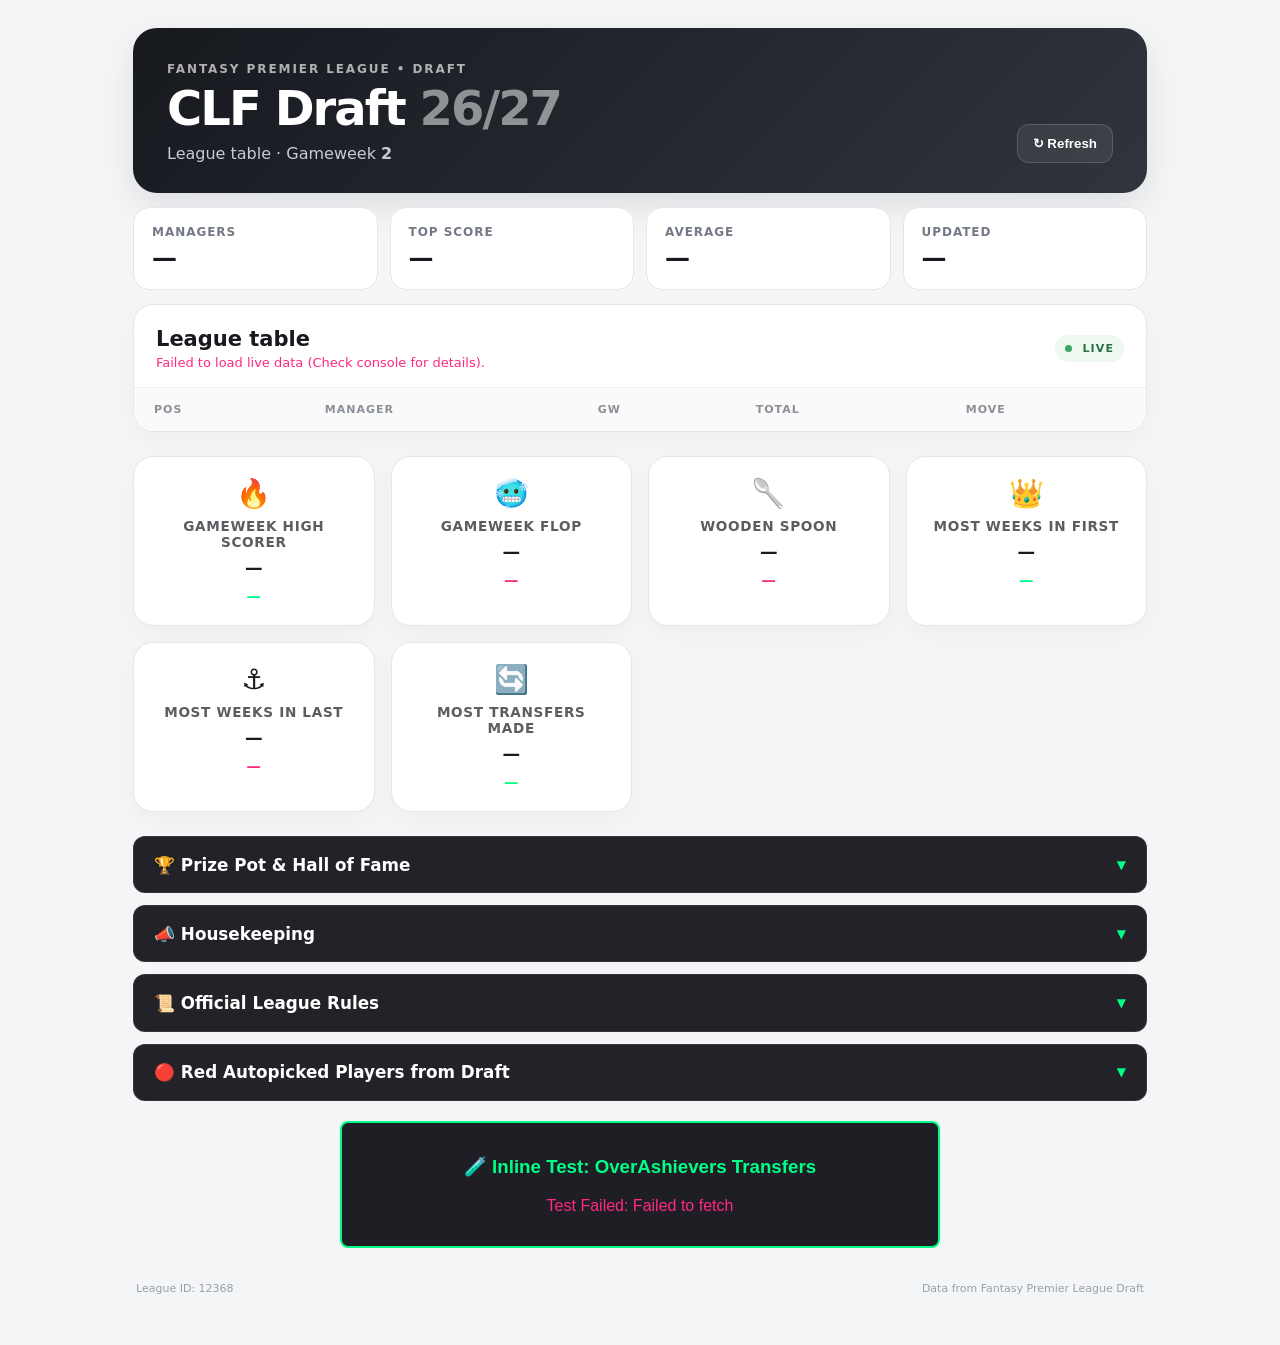
==== index.html @ bf5bb6c5 "Update index.html" ====
<!doctype html>
<html lang="en">
<head>
  <meta charset="utf-8">
  <meta name="viewport" content="width=device-width,initial-scale=1">
  <title>CLF Draft 26/27</title>
  <link rel="stylesheet" href="style.css">
  <style>
    /* --- Accordion Custom Styling --- */
.league-info-accordion {
  margin-top: 1.5rem;
}

.accordion-item {
  background: var(--card-bg, #1e1e24);
  border: 1px solid rgba(255, 255, 255, 0.1);
  margin-bottom: 0.75rem;
  border-radius: 12px;
  overflow: hidden;
  transition: border-color 0.2s ease, background-color 0.2s ease;
}

.accordion-item:hover {
  border-color: rgba(255, 255, 255, 0.2);
}

/* Accordion Header / Summary */
.accordion-item summary {
  padding: 1.1rem 1.25rem;
  font-weight: 700;
  font-size: 1.05rem;
  color: #ffffff; /* Bright white text */
  cursor: pointer;
  list-style: none;
  display: flex;
  justify-content: space-between;
  align-items: center;
  user-select: none;
  background: rgba(255, 255, 255, 0.02);
}

.accordion-item summary::-webkit-details-marker {
  display: none;
}

/* Dropdown Arrow Indicator */
.accordion-item summary::after {
  content: '▼';
  font-size: 0.75rem;
  color: #00ff87; /* Green theme accent */
  transition: transform 0.25s ease;
}

.accordion-item[open] summary::after {
  transform: rotate(180deg);
}

/* Accordion Inner Content Body */
.accordion-content {
  padding: 1.25rem;
  font-size: 0.95rem;
  line-height: 1.6;
  color: #e0e0e6; /* High contrast readable light grey */
  border-top: 1px solid rgba(255, 255, 255, 0.08);
  background: rgba(0, 0, 0, 0.2); /* Slightly darker inner area for depth */
}

/* Typography inside Accordions */
.accordion-content p {
  margin: 0 0 0.75rem 0;
  color: #f0f0f5;
}

.accordion-content strong {
  color: #ffffff;
  font-weight: 600;
}

.accordion-content em {
  color: rgba(255, 255, 255, 0.6);
  font-style: italic;
}

.accordion-content ul {
  margin: 0 0 0.75rem 0;
  padding-left: 1.25rem;
}

.accordion-content li {
  margin-bottom: 0.4rem;
  color: #d1d1d8;
}

/* Alert Callout for Housekeeping */
.badge-alert {
  color: #ffffff !important; /* White */
  font-weight: 600;
  margin: 0;
}
  </style>
</head>
<body>
  <main class="app">
    <header class="hero">
      <div>
        <p class="eyebrow">FANTASY PREMIER LEAGUE • DRAFT</p>
        <h1>CLF Draft <span>26/27</span></h1>
        <p class="sub">League table · Gameweek <strong id="gw">2</strong></p>
      </div>
      <button id="refresh" class="refresh" type="button">↻ Refresh</button>
    </header>

    <section class="summary" aria-label="League summary">
      <div class="stat"><span>Managers</span><strong id="managerCount">—</strong></div>
      <div class="stat"><span>Top score</span><strong id="topScore">—</strong></div>
      <div class="stat"><span>Average</span><strong id="average">—</strong></div>
      <div class="stat"><span>Updated</span><strong id="updated">—</strong></div>
    </section>

    <section class="card">
      <div class="card-head">
        <div>
          <h2>League table</h2>
          <p id="status">Loading live data…</p>
        </div>
        <span class="live"><i></i> LIVE</span>
      </div>
      <div class="table-wrap">
        <table>
          <thead>
            <tr>
              <th>POS</th>
              <th>MANAGER</th>
              <th>GW</th>
              <th>TOTAL</th>
              <th>MOVE</th>
            </tr>
          </thead>
          <tbody id="league-table-body">
            <!-- Rows render here -->
          </tbody>
        </table>
      </div>
    </section>

    <!-- Accolades & Banter Section -->
<section class="accolades-grid" aria-label="League Accolades" style="display: grid; grid-template-columns: repeat(auto-fit, minmax(240px, 1fr)); gap: 1rem; margin-top: 1.5rem;">
  <!-- Card 1: GW High Scorer -->
  <div class="card" style="padding: 1.25rem; text-align: center;">
    <div style="font-size: 1.75rem; margin-bottom: 0.5rem;">🔥</div>
    <h3 style="margin: 0; font-size: 0.85rem; opacity: 0.7; text-transform: uppercase; letter-spacing: 0.05em;">Gameweek High Scorer</h3>
    <p id="gw-high-name" style="font-size: 1.1rem; font-weight: bold; margin: 0.5rem 0;">—</p>
    <span id="gw-high-stat" style="color: #00ff87; font-weight: 600; font-size: 0.9rem;">—</span>
  </div>

  <!-- Card 2: GW Flop -->
  <div class="card" style="padding: 1.25rem; text-align: center;">
    <div style="font-size: 1.75rem; margin-bottom: 0.5rem;">🥶</div>
    <h3 style="margin: 0; font-size: 0.85rem; opacity: 0.7; text-transform: uppercase; letter-spacing: 0.05em;">Gameweek Flop</h3>
    <p id="gw-low-name" style="font-size: 1.1rem; font-weight: bold; margin: 0.5rem 0;">—</p>
    <span id="gw-low-stat" style="color: #ff2882; font-weight: 600; font-size: 0.9rem;">—</span>
  </div>

  <!-- Card 3: Wooden Spoon -->
  <div class="card" style="padding: 1.25rem; text-align: center;">
    <div style="font-size: 1.75rem; margin-bottom: 0.5rem;">🥄</div>
    <h3 style="margin: 0; font-size: 0.85rem; opacity: 0.7; text-transform: uppercase; letter-spacing: 0.05em;">Wooden Spoon</h3>
    <p id="wooden-spoon-name" style="font-size: 1.1rem; font-weight: bold; margin: 0.5rem 0;">—</p>
    <span id="wooden-spoon-stat" style="color: #ff2882; font-weight: 600; font-size: 0.9rem;">—</span>
  </div>

  <!-- Card 4: Most Weeks in First -->
  <div class="card" style="padding: 1.25rem; text-align: center;">
    <div style="font-size: 1.75rem; margin-bottom: 0.5rem;">👑</div>
    <h3 style="margin: 0; font-size: 0.85rem; opacity: 0.7; text-transform: uppercase; letter-spacing: 0.05em;">Most Weeks in First</h3>
    <p id="most-first-name" style="font-size: 1.1rem; font-weight: bold; margin: 0.5rem 0;">—</p>
    <span id="most-first-stat" style="color: #00ff87; font-weight: 600; font-size: 0.9rem;">—</span>
  </div>

  <!-- Card 5: Most Weeks in Last -->
  <div class="card" style="padding: 1.25rem; text-align: center;">
    <div style="font-size: 1.75rem; margin-bottom: 0.5rem;">⚓</div>
    <h3 style="margin: 0; font-size: 0.85rem; opacity: 0.7; text-transform: uppercase; letter-spacing: 0.05em;">Most Weeks in Last</h3>
    <p id="most-last-name" style="font-size: 1.1rem; font-weight: bold; margin: 0.5rem 0;">—</p>
    <span id="most-last-stat" style="color: #ff2882; font-weight: 600; font-size: 0.9rem;">—</span>
  </div>

  <!-- Card 6: Most Transfers Made -->
  <div class="card" style="padding: 1.25rem; text-align: center;">
    <div style="font-size: 1.75rem; margin-bottom: 0.5rem;">🔄</div>
    <h3 style="margin: 0; font-size: 0.85rem; opacity: 0.7; text-transform: uppercase; letter-spacing: 0.05em;">Most transfers made</h3>
    <p id="most-transfers-name" style="font-size: 1.1rem; font-weight: bold; margin: 0.5rem 0;">—</p>
    <span id="most-transfers-stat" style="color: #00ff87; font-weight: 600; font-size: 0.9rem;">—</span>
  </div>
</section>

    <!-- League Information Accordion -->
    <section class="league-info-accordion" aria-label="League Rules & Information">
      <details class="accordion-item">
        <summary>🏆 Prize Pot & Hall of Fame</summary>
        <div class="accordion-content">
          <p><strong>Prize Pot</strong> <em>(ties split pot)</em></p>
          <ul>
            <li>🥇 1st Place: <strong>£150</strong></li>
            <li>🥈 2nd Place: <strong>£75</strong></li>
          </ul>
          <p style="margin-top: 1rem;"><strong>Championship Rings</strong></p>
          <ul>
            <li>25/26 – Chris</li>
            <li>24/25 – George</li>
            <li>23/24 – Emanuel</li>
            <li>22/23 – Ashley</li>
          </ul>
        </div>
      </details>

      <details class="accordion-item">
        <summary>📣 Housekeeping</summary>
        <div class="accordion-content">
          <p class="badge-alert">@ Tag the next person in WhatsApp/Discord immediately after making your transfer pick!</p>
        </div>
      </details>

      <details class="accordion-item">
        <summary>📜 Official League Rules</summary>
        <div class="accordion-content">
          <p><strong>Weekly Transfers</strong></p>
          <ul>
            <li>1 transfer per week from the remaining unpicked player pool.</li>
          </ul>

          <p style="margin-top: 0.8rem;"><strong>Forced Transfers</strong></p>
          <ul>
            <li>Occurs on <strong>GW 5, 10, 15, 20, 25, 30, 35</strong>.</li>
            <li>The bottom two managers steal a player from the top two.</li>
          </ul>

          <p style="margin-top: 0.8rem;"><strong>Injuries, Suspensions, AFCON & Club World Cup</strong> <em>(Starts GW5)</em></p>
          <ul>
            <li>Up to 4 red-flagged (injured/suspended/absent) players = 1 extra transfer that GW (executed after normal transfers).</li>
            <li>Players away for AFCON / Club World Cup must be transferred out first.</li>
            <li>Injured/suspended players count toward the 4 red flags.</li>
            <li>All other players get an optional additional transfer.</li>
          </ul>

          <p style="margin-top: 0.8rem;"><strong>Players Leaving the Premier League</strong></p>
          <ul>
            <li>Free transfer granted to remove them, processed after normal GW transfers.</li>
          </ul>

          <p style="margin-top: 0.8rem;"><strong>Player Trades</strong></p>
          <ul>
            <li>Up to 2 players per team per GW proposal.</li>
            <li>Non-trading teams receive 2 draft picks (instead of 1) if a 2-player trade is executed.</li>
          </ul>

          <p style="margin-top: 0.8rem;"><strong>Ties during Forced Transfer GWs</strong></p>
          <ul>
            <li><strong>Top (1st–3rd+ tied):</strong> Lowest scorer in that GW gets a player stolen. If still tied, use previous week's lowest score.</li>
            <li><strong>Mid (7th–9th+ tied):</strong> Highest scorer in that GW gets to steal from top two. If still tied, use previous week's highest score.</li>
          </ul>
        </div>
      </details>

      <details class="accordion-item">
        <summary>🔴 Red Autopicked Players from Draft</summary>
        <div class="accordion-content">
          <p>Players who miss the preseason draft receive extra transfers (processed immediately after everyone’s regular GW1 transfers) to swap out red auto-picked players to prevent exploiting new PL signings.</p>
          <p style="margin-top: 0.5rem;"><strong>Order:</strong> Lowest to highest in the league table (ties broken by a random wheel). If a manager has multiple extra transfers, picks alternate sequentially rather than all at once.</p>
        </div>
      </details>
    </section>

    <!-- TEMPORARY INLINE TEST: OverAshievers Transfers -->
<div id="overashievers-test-box" style="margin: 20px auto; max-width: 600px; padding: 15px; background: #1e1e24; color: #00ff87; border: 2px solid #00ff87; border-radius: 8px; font-family: sans-serif; text-align: center;">
  <h3>🧪 Inline Test: OverAshievers Transfers</h3>
  <p id="overashievers-result">Fetching live transfer data...</p>
</div>

<script>
(async function testOverAshieversTransfers() {
  const resultEl = document.getElementById("overashievers-result");
  const LEAGUE_ID = "12368";
  const PROXY = "https://fpl-proxy.emanmedia02.workers.dev";
  
  const detailsUrl = `${PROXY}?url=${encodeURIComponent(`https://draft.premierleague.com/api/league/${LEAGUE_ID}/details`)}`;
  const txUrl = `${PROXY}?url=${encodeURIComponent(`https://draft.premierleague.com/api/draft/league/${LEAGUE_ID}/transactions`)}`;

  try {
    // 1. Fetch details and transactions together
    const [detailsRes, txRes] = await Promise.all([
      fetch(detailsUrl),
      fetch(txUrl)
    ]);

    const details = await detailsRes.json();
    const txData = await txRes.json();
    const transactions = txData.transactions || txData || [];

    // 2. Find the entry ID for "OverAshievers"
    const entries = details.league_entries || [];
    const overashieversEntry = entries.find(e => 
      e.entry_name && e.entry_name.toLowerCase().trim() === "overashievers"
    );

    if (!overashieversEntry) {
      resultEl.style.color = "#ff2882";
      resultEl.innerHTML = `<strong>Error:</strong> Could not find team named "OverAshievers".<br>Available teams: ${entries.map(e => e.entry_name).join(", ")}`;
      return;
    }

    const targetEntryId = overashieversEntry.id || overashieversEntry.entry_id;

    // 3. Count total transfers for this entry ID across all gameweeks
    const totalTransfers = transactions.filter(tx => tx.entry === targetEntryId).length;

    // 4. Display result
    resultEl.innerHTML = `
      <strong>Team:</strong> ${overashieversEntry.entry_name} (ID: ${targetEntryId})<br>
      <strong>Manager:</strong> ${overashieversEntry.player_first_name} ${overashieversEntry.player_last_name}<br>
      <strong>Total Season Transfers:</strong> <span style="font-size: 22px; color: #fff;">${totalTransfers}</span>
    `;

  } catch (err) {
    console.error("Test script error:", err);
    resultEl.style.color = "#ff2882";
    resultEl.textContent = `Test Failed: ${err.message}`;
  }
})();
</script>

    <footer>
      <span>League ID: 12368</span>
      <span>Data from Fantasy Premier League Draft</span>
    </footer>
  </main>
  <script src="script.js"></script>
</body>
</html>
---- style.css ----
*{box-sizing:border-box}html{font-family:Inter,ui-sans-serif,system-ui,-apple-system,BlinkMacSystemFont,"Segoe UI",sans-serif;background:#f4f5f7;color:#17191f}body{margin:0}.app{max-width:1050px;margin:auto;padding:28px 18px 36px}.hero{background:linear-gradient(135deg,#17191f,#30343c);color:#fff;border-radius:24px;padding:34px 34px 30px;display:flex;align-items:flex-end;justify-content:space-between;gap:20px;box-shadow:0 12px 35px #00000018}.eyebrow{font-size:12px;letter-spacing:.16em;font-weight:800;opacity:.65;margin:0 0 8px}.hero h1{font-size:clamp(30px,6vw,48px);line-height:1;margin:0;font-weight:850;letter-spacing:-.04em}.hero h1 span{opacity:.5}.sub{margin:12px 0 0;color:#c8ccd3}.refresh{border:1px solid #ffffff28;background:#ffffff12;color:#fff;border-radius:12px;padding:11px 15px;font-weight:750;cursor:pointer}.refresh:hover{background:#ffffff20}.summary{display:grid;grid-template-columns:repeat(4,1fr);gap:12px;margin:14px 0}.stat{background:#fff;border:1px solid #e4e6ea;border-radius:16px;padding:17px 18px}.stat span{display:block;color:#737985;font-size:12px;font-weight:700;text-transform:uppercase;letter-spacing:.08em}.stat strong{display:block;font-size:25px;margin-top:4px;letter-spacing:-.03em}.card{background:#fff;border:1px solid #e4e6ea;border-radius:20px;overflow:hidden;box-shadow:0 8px 25px #00000008}.card-head{padding:22px 22px 17px;display:flex;justify-content:space-between;align-items:center}.card-head h2{margin:0;font-size:21px}.card-head p{margin:4px 0 0;color:#7a808a;font-size:13px}.live{font-size:11px;font-weight:850;letter-spacing:.1em;padding:7px 10px;border-radius:999px;background:#eef8f1;color:#277343}.live i{display:inline-block;width:7px;height:7px;background:#39a866;border-radius:50%;margin-right:6px}.table-wrap{overflow-x:auto}table{width:100%;border-collapse:collapse}th,td{text-align:left;padding:15px 20px;border-top:1px solid #eceef1}th{font-size:11px;text-transform:uppercase;letter-spacing:.09em;color:#8a9099;background:#fafafa}td{font-size:14px}td:first-child{font-weight:850;width:70px}.manager{display:flex;align-items:center;gap:11px;font-weight:750}.badge{width:34px;height:34px;border-radius:50%;display:grid;place-items:center;background:#eef0f3;color:#555c67;font-size:11px;font-weight:850}.pts{font-weight:850;font-size:16px}.move{font-weight:800}.up{color:#2d8b52}.down{color:#c54b4b}.same{color:#9aa0a8}tr.me{background:#f7f8ff}tr.me .badge{background:#17191f;color:#fff}footer{display:flex;justify-content:space-between;color:#9a9fa8;font-size:11px;padding:14px 3px}.error{padding:28px;text-align:center;color:#9a3d3d}@media(max-width:650px){.app{padding:14px 10px 28px}.hero{padding:25px 21px;border-radius:18px;align-items:flex-start}.refresh{padding:9px 11px}.summary{grid-template-columns:repeat(2,1fr)}.stat{padding:14px}.stat strong{font-size:21px}.card{border-radius:17px}.card-head{padding:18px}.table-wrap{margin:0}th,td{padding:13px 12px}.manager{gap:8px}.badge{width:30px;height:30px}th:nth-child(5),td:nth-child(5){display:none}footer{display:block;line-height:1.8}}
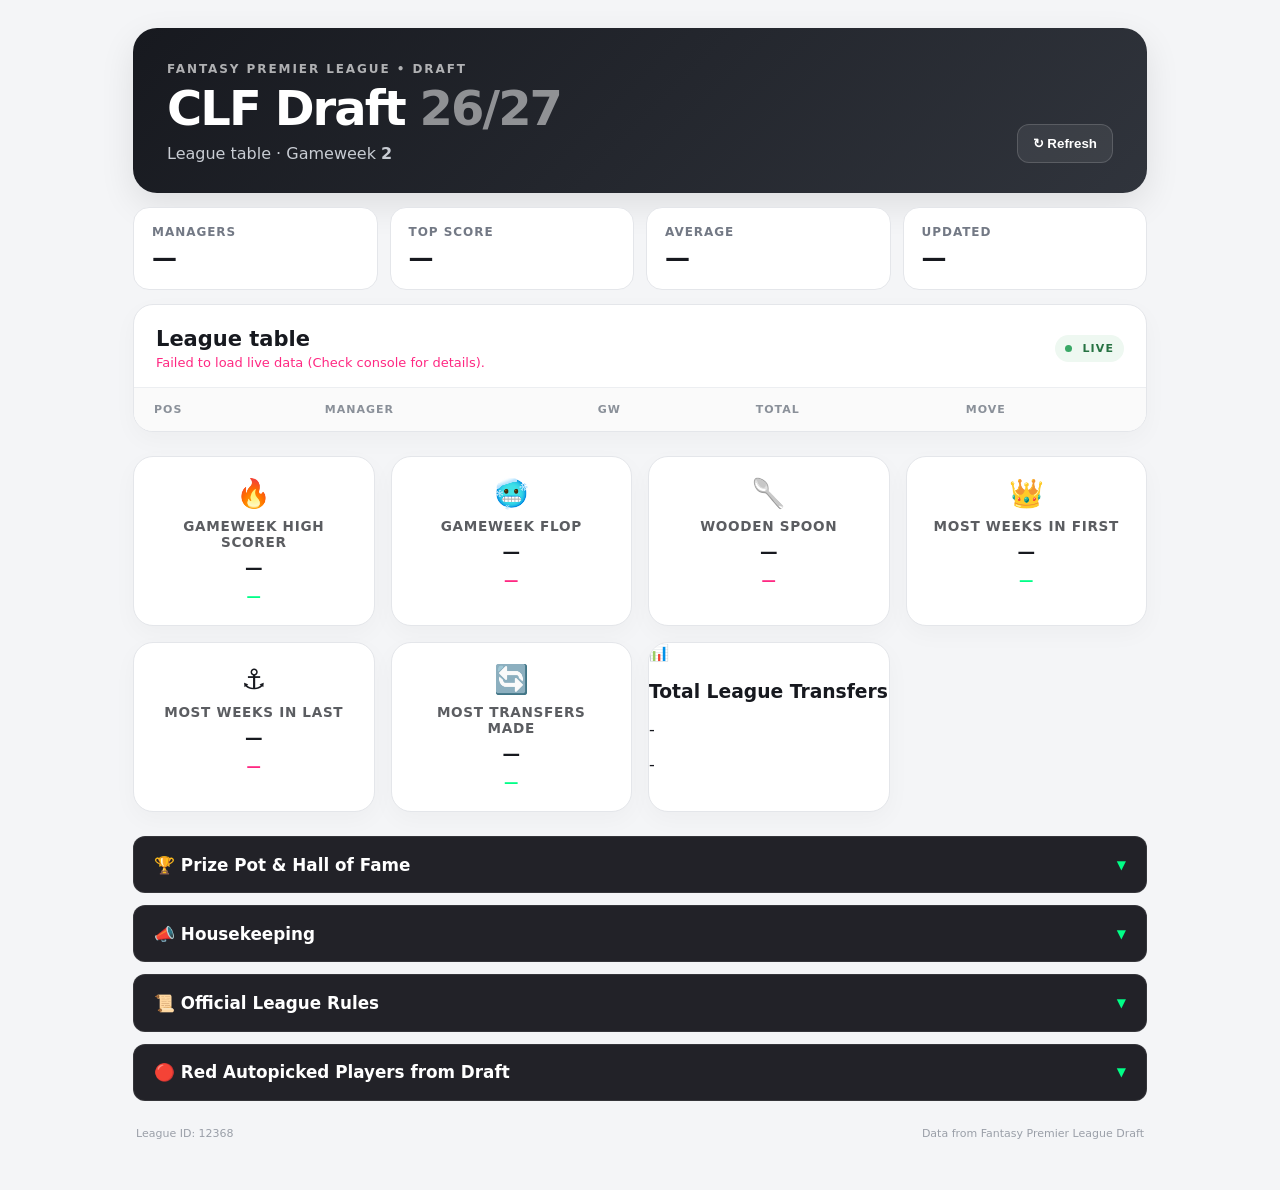
==== commit bcb5e99a: "Update index.html" ====
--- a/index.html
+++ b/index.html
@@ -192,6 +192,15 @@
     <p id="most-transfers-name" style="font-size: 1.1rem; font-weight: bold; margin: 0.5rem 0;">—</p>
     <span id="most-transfers-stat" style="color: #00ff87; font-weight: 600; font-size: 0.9rem;">—</span>
   </div>
+
+  <!-- Card 7: Total League Transfers -->
+<div class="card">
+  <div>📊</div>
+  <h3>Total League Transfers</h3>
+  <p id="total-transfers-name">-</p>
+  <span id="total-transfers-stat">-</span>
+</div>
+
 </section>
 
     <!-- League Information Accordion -->
@@ -270,64 +279,6 @@
         </div>
       </details>
     </section>
-
-    <!-- TEMPORARY INLINE TEST: OverAshievers Transfers -->
-<div id="overashievers-test-box" style="margin: 20px auto; max-width: 600px; padding: 15px; background: #1e1e24; color: #00ff87; border: 2px solid #00ff87; border-radius: 8px; font-family: sans-serif; text-align: center;">
-  <h3>🧪 Inline Test: OverAshievers Transfers</h3>
-  <p id="overashievers-result">Fetching live transfer data...</p>
-</div>
-
-<script>
-(async function testOverAshieversTransfers() {
-  const resultEl = document.getElementById("overashievers-result");
-  const LEAGUE_ID = "12368";
-  const PROXY = "https://fpl-proxy.emanmedia02.workers.dev";
-  
-  const detailsUrl = `${PROXY}?url=${encodeURIComponent(`https://draft.premierleague.com/api/league/${LEAGUE_ID}/details`)}`;
-  const txUrl = `${PROXY}?url=${encodeURIComponent(`https://draft.premierleague.com/api/draft/league/${LEAGUE_ID}/transactions`)}`;
-
-  try {
-    // 1. Fetch details and transactions together
-    const [detailsRes, txRes] = await Promise.all([
-      fetch(detailsUrl),
-      fetch(txUrl)
-    ]);
-
-    const details = await detailsRes.json();
-    const txData = await txRes.json();
-    const transactions = txData.transactions || txData || [];
-
-    // 2. Find the entry ID for "OverAshievers"
-    const entries = details.league_entries || [];
-    const overashieversEntry = entries.find(e => 
-      e.entry_name && e.entry_name.toLowerCase().trim() === "overashievers"
-    );
-
-    if (!overashieversEntry) {
-      resultEl.style.color = "#ff2882";
-      resultEl.innerHTML = `<strong>Error:</strong> Could not find team named "OverAshievers".<br>Available teams: ${entries.map(e => e.entry_name).join(", ")}`;
-      return;
-    }
-
-    const targetEntryId = overashieversEntry.id || overashieversEntry.entry_id;
-
-    // 3. Count total transfers for this entry ID across all gameweeks
-    const totalTransfers = transactions.filter(tx => tx.entry === targetEntryId).length;
-
-    // 4. Display result
-    resultEl.innerHTML = `
-      <strong>Team:</strong> ${overashieversEntry.entry_name} (ID: ${targetEntryId})<br>
-      <strong>Manager:</strong> ${overashieversEntry.player_first_name} ${overashieversEntry.player_last_name}<br>
-      <strong>Total Season Transfers:</strong> <span style="font-size: 22px; color: #fff;">${totalTransfers}</span>
-    `;
-
-  } catch (err) {
-    console.error("Test script error:", err);
-    resultEl.style.color = "#ff2882";
-    resultEl.textContent = `Test Failed: ${err.message}`;
-  }
-})();
-</script>
 
     <footer>
       <span>League ID: 12368</span>
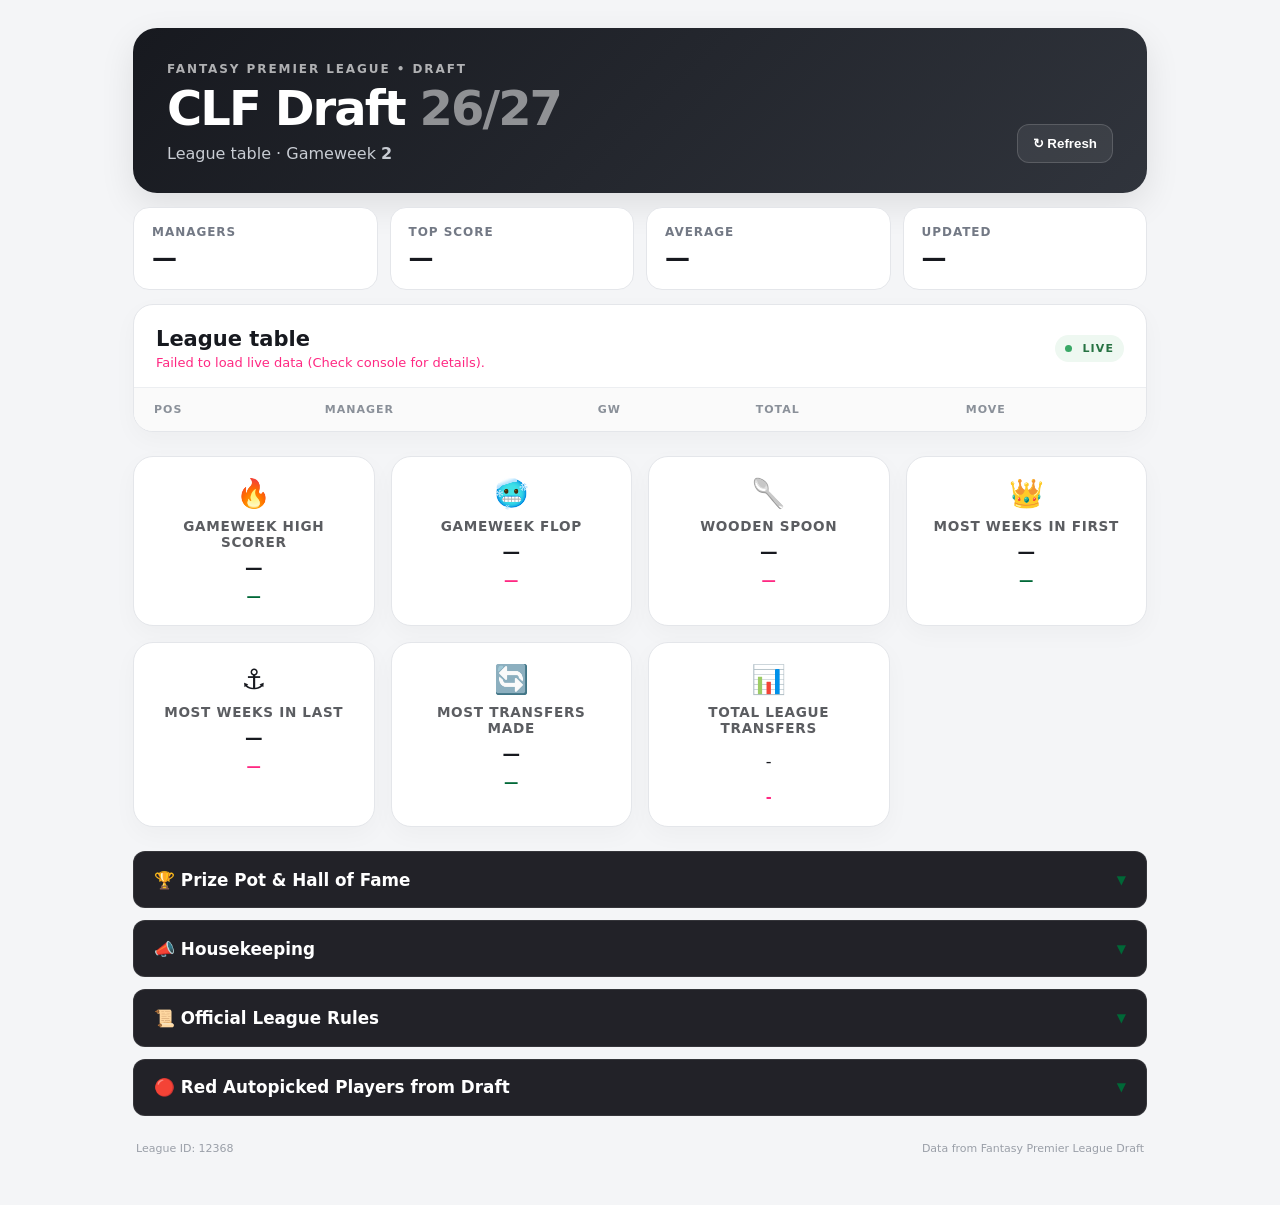
==== commit 556d3519: "Update index.html" ====
--- a/index.html
+++ b/index.html
@@ -47,7 +47,7 @@
 .accordion-item summary::after {
   content: '▼';
   font-size: 0.75rem;
-  color: #00ff87; /* Green theme accent */
+  color: #006837; /* Green theme accent */
   transition: transform 0.25s ease;
 }
 
@@ -150,7 +150,7 @@
     <div style="font-size: 1.75rem; margin-bottom: 0.5rem;">🔥</div>
     <h3 style="margin: 0; font-size: 0.85rem; opacity: 0.7; text-transform: uppercase; letter-spacing: 0.05em;">Gameweek High Scorer</h3>
     <p id="gw-high-name" style="font-size: 1.1rem; font-weight: bold; margin: 0.5rem 0;">—</p>
-    <span id="gw-high-stat" style="color: #00ff87; font-weight: 600; font-size: 0.9rem;">—</span>
+    <span id="gw-high-stat" style="color: #006837; font-weight: 600; font-size: 0.9rem;">—</span>
   </div>
 
   <!-- Card 2: GW Flop -->
@@ -174,7 +174,7 @@
     <div style="font-size: 1.75rem; margin-bottom: 0.5rem;">👑</div>
     <h3 style="margin: 0; font-size: 0.85rem; opacity: 0.7; text-transform: uppercase; letter-spacing: 0.05em;">Most Weeks in First</h3>
     <p id="most-first-name" style="font-size: 1.1rem; font-weight: bold; margin: 0.5rem 0;">—</p>
-    <span id="most-first-stat" style="color: #00ff87; font-weight: 600; font-size: 0.9rem;">—</span>
+    <span id="most-first-stat" style="color: #006837; font-weight: 600; font-size: 0.9rem;">—</span>
   </div>
 
   <!-- Card 5: Most Weeks in Last -->
@@ -190,15 +190,15 @@
     <div style="font-size: 1.75rem; margin-bottom: 0.5rem;">🔄</div>
     <h3 style="margin: 0; font-size: 0.85rem; opacity: 0.7; text-transform: uppercase; letter-spacing: 0.05em;">Most transfers made</h3>
     <p id="most-transfers-name" style="font-size: 1.1rem; font-weight: bold; margin: 0.5rem 0;">—</p>
-    <span id="most-transfers-stat" style="color: #00ff87; font-weight: 600; font-size: 0.9rem;">—</span>
+    <span id="most-transfers-stat" style="color: #006837; font-weight: 600; font-size: 0.9rem;">—</span>
   </div>
 
   <!-- Card 7: Total League Transfers -->
-<div class="card">
-  <div>📊</div>
-  <h3>Total League Transfers</h3>
+<div class="card" style="padding: 1.25rem; text-align: center;">
+ <div style="font-size: 1.75rem; margin-bottom: 0.5rem;">📊</div>
+  <h3 style="margin: 0; font-size: 0.85rem; opacity: 0.7; text-transform: uppercase; letter-spacing: 0.05em;">Total League Transfers</h3>
   <p id="total-transfers-name">-</p>
-  <span id="total-transfers-stat">-</span>
+  <span id="total-transfers-stat" style="color: #ff2882; font-weight: 600; font-size: 0.9rem;">-</span>
 </div>
 
 </section>
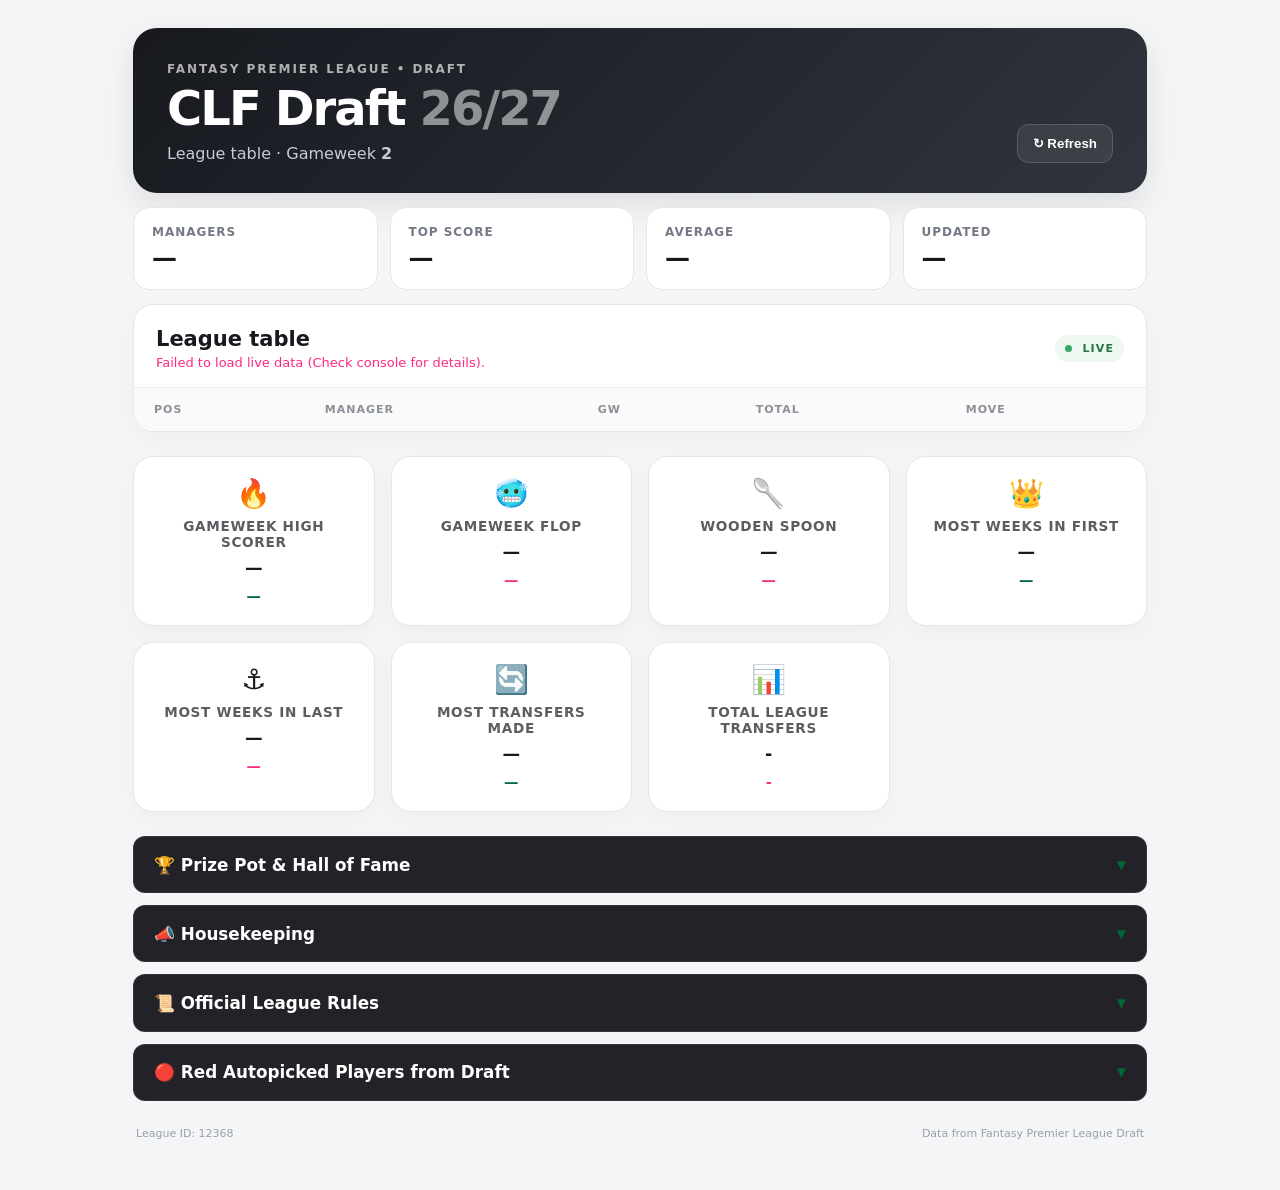
==== commit 0644908f: "Update index.html" ====
--- a/index.html
+++ b/index.html
@@ -197,7 +197,7 @@
 <div class="card" style="padding: 1.25rem; text-align: center;">
  <div style="font-size: 1.75rem; margin-bottom: 0.5rem;">📊</div>
   <h3 style="margin: 0; font-size: 0.85rem; opacity: 0.7; text-transform: uppercase; letter-spacing: 0.05em;">Total League Transfers</h3>
-  <p id="total-transfers-name">-</p>
+  <p id="total-transfers-name" style="font-size: 1.1rem; font-weight: bold; margin: 0.5rem 0;">-</p>
   <span id="total-transfers-stat" style="color: #ff2882; font-weight: 600; font-size: 0.9rem;">-</span>
 </div>
 
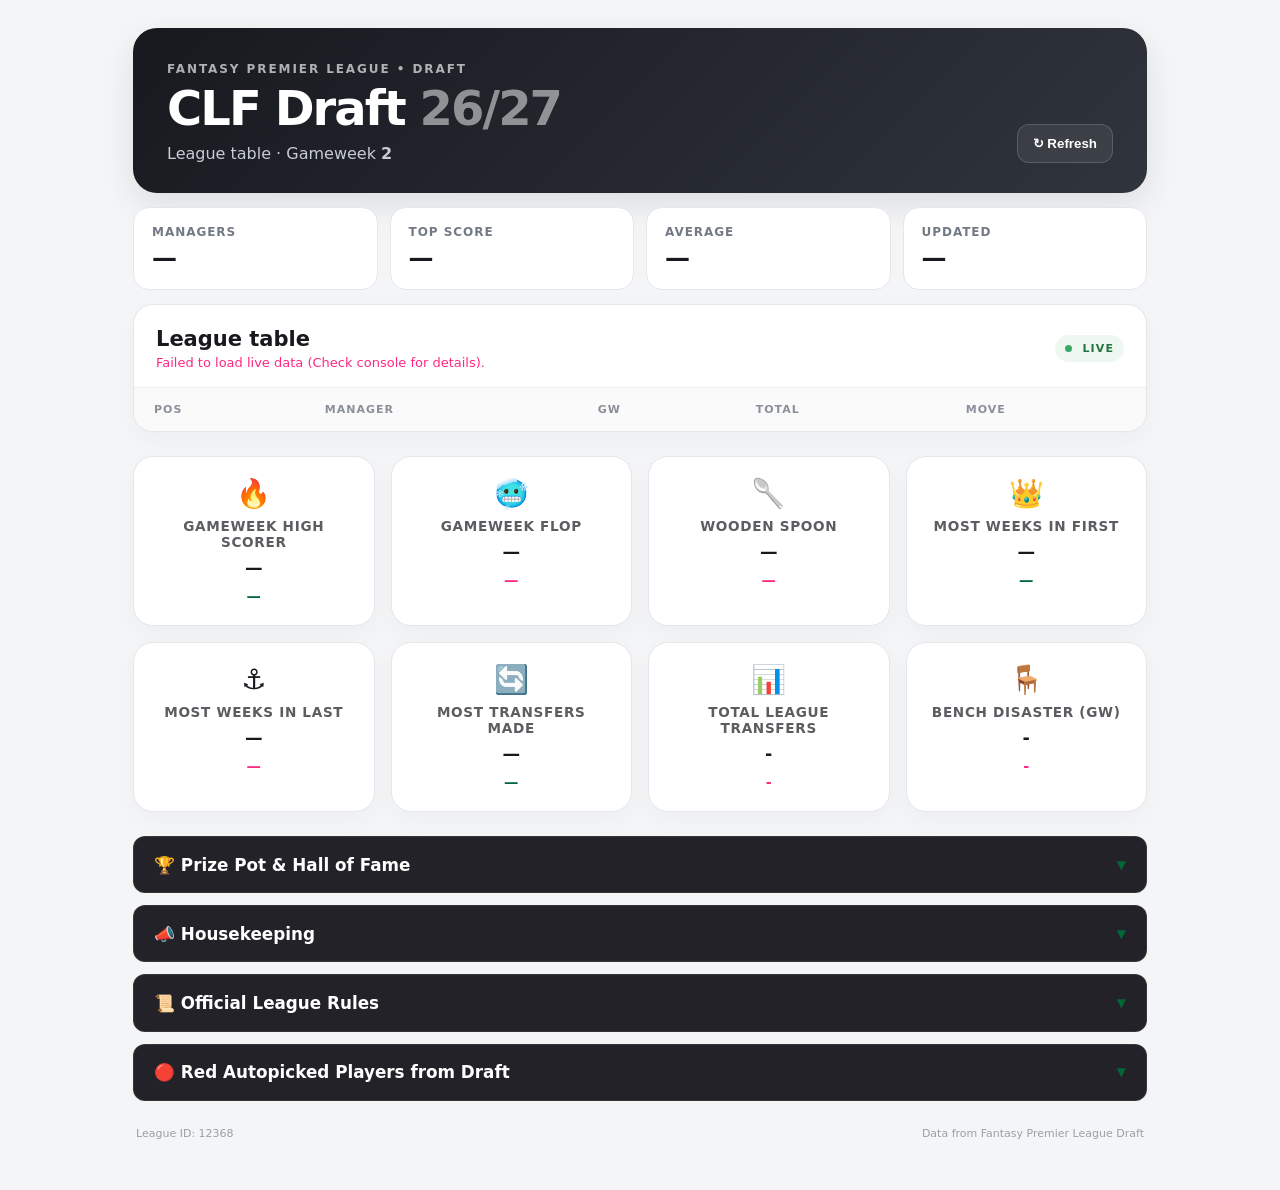
==== commit 70fe47a1: "Add bench points" ====
--- a/index.html
+++ b/index.html
@@ -201,6 +201,14 @@
   <span id="total-transfers-stat" style="color: #ff2882; font-weight: 600; font-size: 0.9rem;">-</span>
 </div>
 
+<!-- Card 10: Bench Disaster -->
+<div class="card" style="padding: 1.25rem; text-align: center;">
+ <div style="font-size: 1.75rem; margin-bottom: 0.5rem;">🪑</div>
+  <h3 style="margin: 0; font-size: 0.85rem; opacity: 0.7; text-transform: uppercase; letter-spacing: 0.05em;">Bench Disaster (GW)</h3>
+  <p id="bench-disaster-name" style="font-size: 1.1rem; font-weight: bold; margin: 0.5rem 0;">-</p>
+  <span id="bench-disaster-stat" style="color: #ff2882; font-weight: 600; font-size: 0.9rem;">-</span>
+</div>
+
 </section>
 
     <!-- League Information Accordion -->
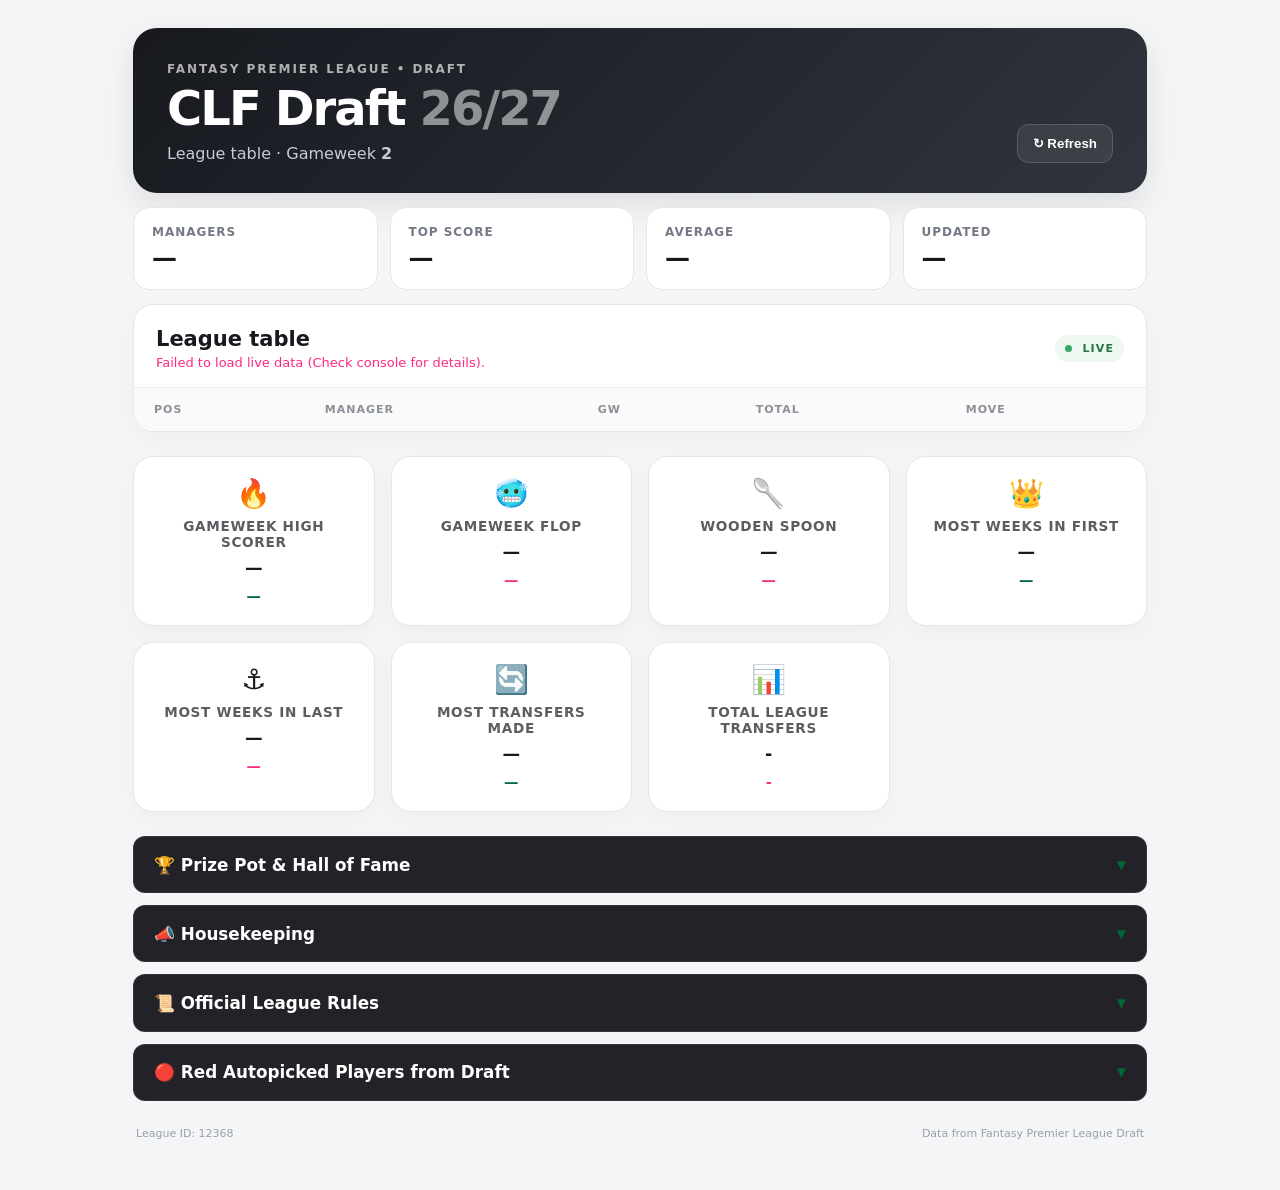
==== commit 7e7097ea: "revert bench points" ====
--- a/index.html
+++ b/index.html
@@ -201,14 +201,6 @@
   <span id="total-transfers-stat" style="color: #ff2882; font-weight: 600; font-size: 0.9rem;">-</span>
 </div>
 
-<!-- Card 10: Bench Disaster -->
-<div class="card" style="padding: 1.25rem; text-align: center;">
- <div style="font-size: 1.75rem; margin-bottom: 0.5rem;">🪑</div>
-  <h3 style="margin: 0; font-size: 0.85rem; opacity: 0.7; text-transform: uppercase; letter-spacing: 0.05em;">Bench Disaster (GW)</h3>
-  <p id="bench-disaster-name" style="font-size: 1.1rem; font-weight: bold; margin: 0.5rem 0;">-</p>
-  <span id="bench-disaster-stat" style="color: #ff2882; font-weight: 600; font-size: 0.9rem;">-</span>
-</div>
-
 </section>
 
     <!-- League Information Accordion -->
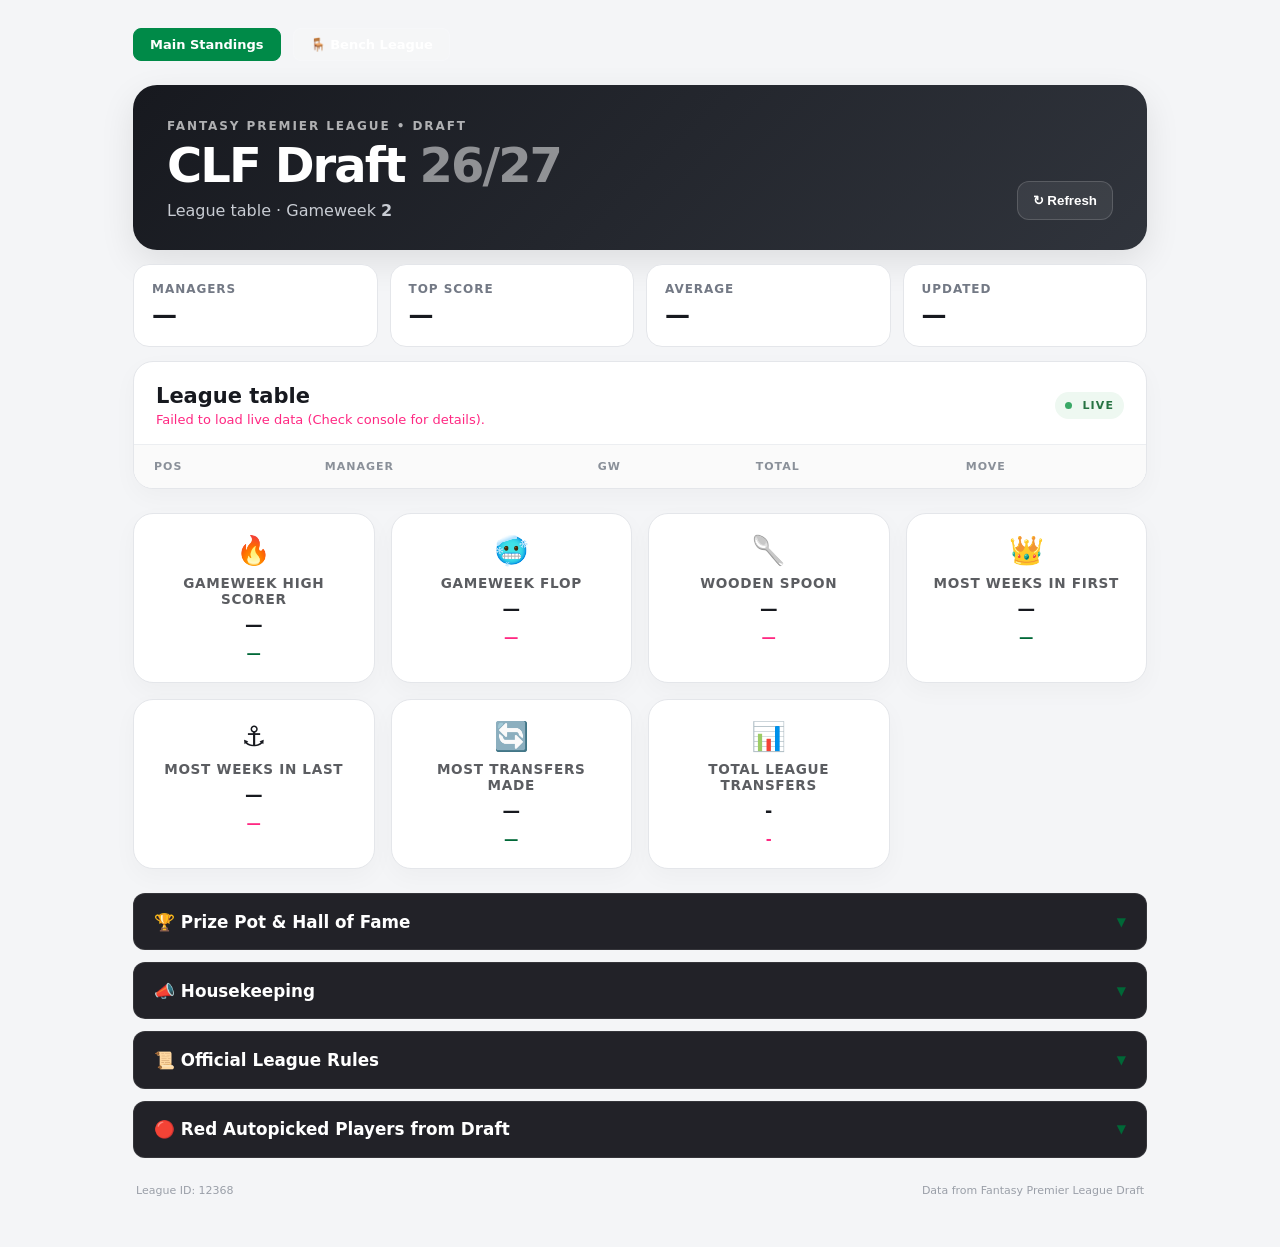
==== commit 05971661: "adding navigation" ====
--- a/index.html
+++ b/index.html
@@ -101,6 +101,10 @@
 </head>
 <body>
   <main class="app">
+    <nav class="nav-bar" style="margin-bottom: 1.5rem; display: flex; gap: 12px;">
+  <a href="index.html" style="color: #fff; text-decoration: none; background: #008a48; padding: 8px 16px; border-radius: 8px; font-size: 13px; font-weight: 700; border: 1px solid #008a48;">Main Standings</a>
+  <a href="bench.html" style="color: #fff; text-decoration: none; background: rgba(255, 255, 255, 0.1); padding: 8px 16px; border-radius: 8px; font-size: 13px; font-weight: 700; border: 1px solid rgba(255, 255, 255, 0.15);">🪑 Bench League</a>
+</nav>
     <header class="hero">
       <div>
         <p class="eyebrow">FANTASY PREMIER LEAGUE • DRAFT</p>
